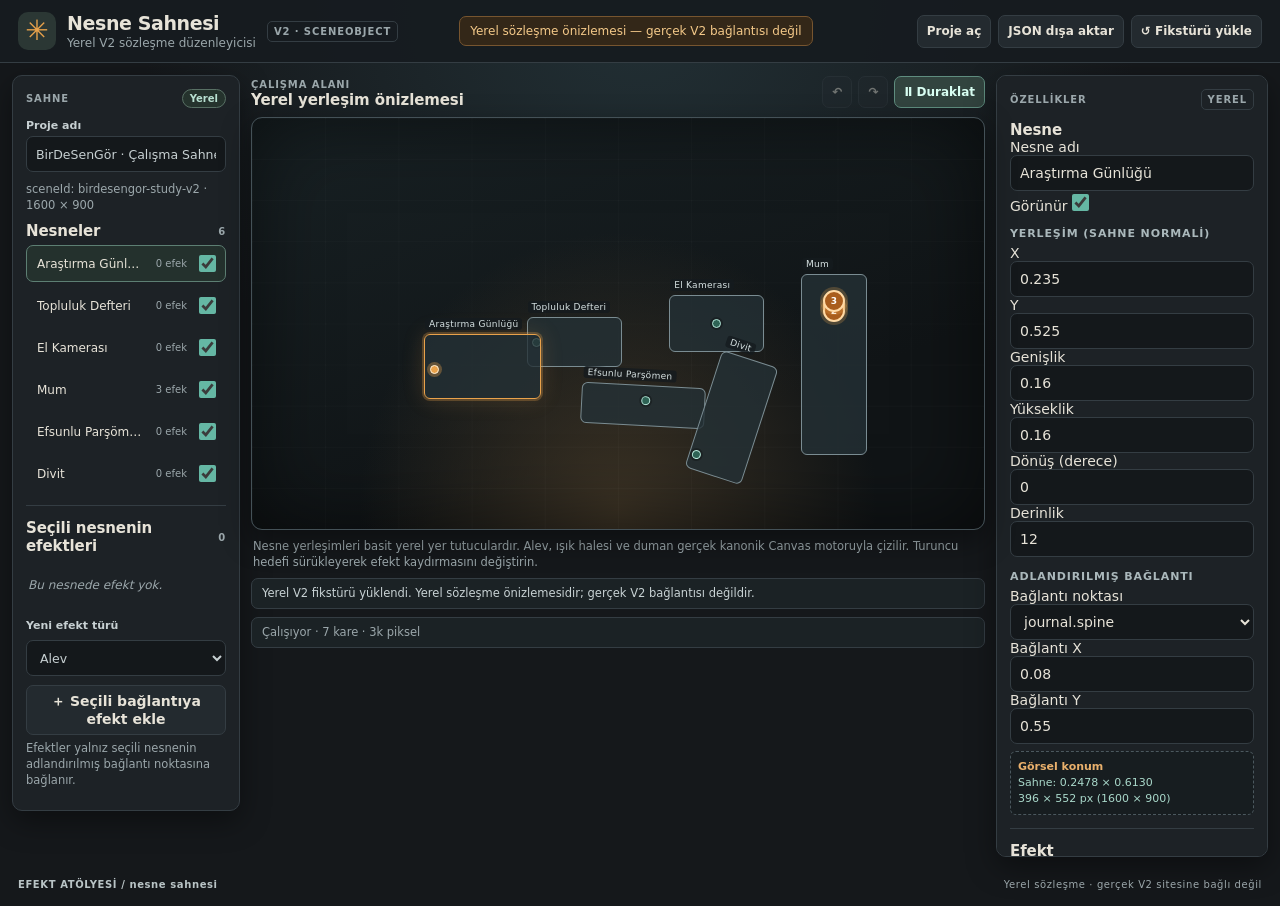
==== scene.html @ 78c892f3 "feat(effects): add canonical scene-object runtime and editor" ====
<!doctype html>
<html lang="tr">
<head>
  <meta charset="utf-8"><meta name="viewport" content="width=device-width,initial-scale=1">
  <meta name="color-scheme" content="dark">
  <meta http-equiv="Content-Security-Policy" content="default-src 'self'; script-src 'self'; style-src 'self' 'unsafe-inline'; img-src 'self' data: blob:; connect-src 'self'; object-src 'none'; base-uri 'none'; form-action 'none'">
  <title>Efekt Atölyesi — Nesne sahnesi (yerel önizleme)</title>
  <link rel="icon" href="data:,">
  <link rel="stylesheet" href="scene.css">
  <script type="module" src="src/editor/scene-main.mjs"></script>
</head>
<body>
  <header class="scene-topbar">
    <div class="scene-brand">
      <span class="scene-mark" aria-hidden="true">✳</span>
      <div><h1>Nesne Sahnesi</h1><p>Yerel V2 sözleşme düzenleyicisi</p></div>
      <span class="scene-version">v2 · sceneObject</span>
    </div>
    <p class="scene-local-warning">Yerel sözleşme önizlemesi — gerçek V2 bağlantısı değil</p>
    <nav class="scene-actions" aria-label="Proje işlemleri">
      <button type="button" id="open-project">Proje aç</button>
      <input id="project-file" class="visually-hidden" type="file" accept=".json,application/json" aria-label="V2 JSON proje dosyası">
      <button type="button" id="export">JSON dışa aktar</button>
      <button type="button" id="reset">↺ Fikstürü yükle</button>
    </nav>
  </header>

  <main class="scene-workspace">
    <aside class="scene-panel scene-library" aria-label="Sahne nesneleri ve efektler">
      <div class="scene-panel-heading"><span class="scene-eyebrow">SAHNE</span><span class="scene-local-badge">Yerel</span></div>
      <label class="scene-field">Proje adı<input id="scene-name" maxlength="160"></label>
      <p class="scene-help" id="scene-id-line"></p>
      <div class="scene-section-title"><h2>Nesneler</h2><span id="object-count" class="scene-count">0</span></div>
      <div id="object-list" class="scene-list"></div>
      <div class="scene-divider"></div>
      <div class="scene-section-title"><h2>Seçili nesnenin efektleri</h2><span id="effect-count" class="scene-count">0</span></div>
      <div id="effect-list" class="scene-list"></div>
      <label class="scene-field"><span>Yeni efekt türü</span><select id="add-effect-type"></select></label>
      <button type="button" id="add-effect" class="scene-full">＋ Seçili bağlantıya efekt ekle</button>
      <p class="scene-help">Efektler yalnız seçili nesnenin adlandırılmış bağlantı noktasına bağlanır.</p>
    </aside>

    <section class="scene-stage-column" aria-label="Nesne sahnesi önizlemesi">
      <div class="scene-stage-heading">
        <div><span class="scene-eyebrow">ÇALIŞMA ALANI</span><h2>Yerel yerleşim önizlemesi</h2></div>
        <div class="scene-toolbar">
          <button type="button" id="undo" aria-label="Geri al" title="Geri al (Ctrl/⌘ Z)">↶</button>
          <button type="button" id="redo" aria-label="Yinele" title="Yinele (Ctrl/⌘ Shift Z)">↷</button>
          <button type="button" id="play" aria-pressed="true">Ⅱ Duraklat</button>
        </div>
      </div>
      <div id="scene-viewport" class="scene-viewport" aria-label="Normalleştirilmiş sahne görünümü">
        <div id="scene-objects" class="scene-objects"></div>
        <div id="scene-markers" class="scene-markers"></div>
      </div>
      <p class="scene-help scene-stage-help">Nesne yerleşimleri basit yerel yer tutuculardır. Alev, ışık halesi ve duman gerçek kanonik Canvas motoruyla çizilir. Turuncu hedefi sürükleyerek efekt kaydırmasını değiştirin.</p>
      <div id="status" class="scene-status" role="status" aria-live="polite">Sahne yükleniyor…</div>
      <div id="preview-status" class="scene-preview-status" role="status">Önizleme hazırlanıyor…</div>
    </section>

    <aside class="scene-panel scene-inspector" aria-label="Nesne ve efekt özellikleri">
      <div class="scene-panel-heading"><span class="scene-eyebrow">ÖZELLİKLER</span><span class="scene-version">YEREL</span></div>
      <section id="object-inspector"></section>
      <div class="scene-divider"></div>
      <section id="effect-inspector"></section>
      <div class="scene-divider"></div>
      <label class="scene-field">Sahne tohumu<input id="scene-seed" maxlength="120" spellcheck="false"></label>
      <p class="scene-help">Aynı tohum + aynı sahne = aynı başlangıç. Tüm değişiklikler v2 doğrulamasından geçer.</p>
    </aside>
  </main>
  <footer class="scene-footer"><span>EFEKT ATÖLYESİ <span>/ nesne sahnesi</span></span><span>Yerel sözleşme · gerçek V2 sitesine bağlı değil</span></footer>
  <noscript>Bu yerel düzenleyiciyi kullanmak için JavaScript’i etkinleştirin.</noscript>
</body>
</html>
---- scene.css ----
:root{
  color-scheme:dark;font-family:system-ui,-apple-system,"Segoe UI",sans-serif;font-size:14px;
  color:#e7e3d8;background:#15181b;--bg:#15181b;--panel:#1d2226;--panel-2:#232a2f;
  --line:#343d43;--muted:#9ba7ab;--accent:#e9a24b;--accent-2:#65b7a4;--danger:#e07a6b;
  --shadow:0 10px 30px #0006;
}
*{box-sizing:border-box}
html,body{margin:0;min-height:100%;background:
  radial-gradient(circle at 50% 0,#223035 0,transparent 45%),var(--bg);overflow-x:hidden}
body{color:var(--text,#e7e3d8)}
button,input,select{font:inherit;color:inherit}
button{min-height:36px;border:1px solid var(--line);border-radius:7px;background:var(--panel-2);padding:7px 11px;cursor:pointer;font-weight:600;transition:background .12s,border-color .12s}
button:hover:not(:disabled){background:#2c353b;border-color:#526169}
button:disabled{opacity:.42;cursor:default}
button[aria-pressed=true]{background:#32443f;border-color:#5f8d7f;color:#d9fff3}
input,select{width:100%;max-width:100%;min-height:36px;border:1px solid var(--line);border-radius:7px;background:#14181b;padding:7px 9px}
input[type=checkbox]{width:17px;height:17px;min-height:0;accent-color:var(--accent-2)}
button:focus-visible,input:focus-visible,select:focus-visible,.scene-marker:focus-visible{outline:3px solid var(--accent);outline-offset:2px}
h1{margin:0;font-size:19px;letter-spacing:-.4px}
h2{margin:0;font-size:15px;letter-spacing:-.1px}
.visually-hidden{position:absolute!important;width:1px!important;height:1px!important;padding:0!important;margin:-1px!important;overflow:hidden!important;clip:rect(0 0 0 0)!important;white-space:nowrap!important;border:0!important}

.scene-topbar{display:flex;align-items:center;gap:18px;flex-wrap:wrap;padding:12px 18px;border-bottom:1px solid var(--line);background:#171c20f2;position:sticky;top:0;z-index:20}
.scene-brand{display:flex;align-items:center;gap:11px;min-width:0}
.scene-mark{display:grid;place-items:center;width:38px;height:38px;border-radius:10px;background:#2b3734;color:var(--accent);font-size:28px;line-height:1;flex:none}
.scene-brand h1{white-space:nowrap}
.scene-brand p{margin:2px 0 0;color:var(--muted);font-size:12px}
.scene-version,.scene-eyebrow,.scene-count{font-size:10px;letter-spacing:.09em;font-weight:700;color:var(--muted);text-transform:uppercase}
.scene-version{border:1px solid var(--line);border-radius:5px;padding:4px 6px;white-space:nowrap}
.scene-local-warning{margin:0 auto;padding:7px 10px;border:1px solid #77552f;border-radius:7px;background:#332718;color:#f4c989;font-size:12px;text-align:center;max-width:520px}
.scene-actions{display:flex;gap:7px;flex-wrap:wrap;justify-content:flex-end;margin-left:auto}
.scene-actions button{min-height:33px;padding:5px 9px;font-size:12px}

.scene-workspace{width:100%;max-width:1920px;margin:0 auto;padding:12px;display:grid;grid-template-columns:minmax(0,228px) minmax(0,1fr) minmax(0,272px);gap:11px;align-items:start}
.scene-panel{background:var(--panel);border:1px solid var(--line);border-radius:10px;padding:13px;min-width:0;box-shadow:var(--shadow)}
.scene-panel-heading{display:flex;align-items:center;justify-content:space-between;gap:8px;margin-bottom:11px}
.scene-local-badge{font-size:10px;font-weight:700;border:1px solid #587064;border-radius:999px;padding:3px 7px;background:#25332d;color:#b8e0d1}
.scene-section-title{display:flex;align-items:center;justify-content:space-between;gap:8px;margin:8px 0 5px}
.scene-help{margin:5px 0 9px;color:var(--muted);font-size:11.5px;line-height:1.4}
.scene-divider{height:1px;background:var(--line);margin:13px 0}
.scene-field{display:block;margin:0 0 9px;font-size:11px;font-weight:700;color:#c7d0d2}
.scene-field>span{display:block;margin-bottom:4px}
.scene-field input,.scene-field select{margin-top:4px;font-size:12.5px;font-weight:400}
.scene-list{display:flex;flex-direction:column;gap:5px;margin-bottom:9px}
.scene-list-row{display:flex;align-items:center;gap:5px;min-width:0;border:1px solid transparent;border-radius:7px;padding:2px 3px}
.scene-list-row.selected{border-color:#5d7f73;background:#24312d}
.scene-row-select{flex:1;min-width:0;min-height:31px;padding:5px 7px;text-align:left;background:transparent;border:0;font-weight:500;font-size:12px;overflow:hidden;text-overflow:ellipsis;white-space:nowrap}
.scene-row-select:hover{background:#2a3437}
.scene-row-meta{flex:none;font-size:10px;color:var(--muted);white-space:nowrap}
.scene-row-check{flex:none;display:grid;place-items:center;padding:0 3px}
.scene-full{width:100%}
.scene-empty{color:var(--muted);font-size:12px;font-style:italic;padding:6px 2px}

.scene-stage-column{min-width:0;display:flex;flex-direction:column;gap:8px}
.scene-stage-heading{display:flex;align-items:center;justify-content:space-between;gap:10px;flex-wrap:wrap}
.scene-toolbar{display:flex;gap:6px;flex-wrap:wrap}
.scene-toolbar button{min-height:32px;padding:5px 9px;font-size:12px}
.scene-viewport{position:relative;width:100%;aspect-ratio:16/9;max-height:min(74vh,760px);min-height:190px;border:1px solid #445157;border-radius:11px;overflow:hidden;
  background:
   radial-gradient(ellipse at 50% 95%,#3b3224 0,transparent 50%),
   linear-gradient(160deg,#182124,#101416 70%);
  box-shadow:var(--shadow),inset 0 0 80px #0008}
.scene-viewport::before{content:"";position:absolute;inset:0;pointer-events:none;background-image:linear-gradient(#ffffff08 1px,transparent 1px),linear-gradient(90deg,#ffffff08 1px,transparent 1px);background-size:10% 10%;opacity:.7}
.scene-objects,.scene-markers{position:absolute;inset:0}
.scene-objects{z-index:1}
.scene-markers{z-index:5;pointer-events:none}
.scene-object{position:absolute;transform-origin:center;overflow:visible;border:1px solid #7a8c92;border-radius:6px;background:#243136c9;color:#e9eff0;cursor:pointer;min-width:8px;min-height:8px;transition:border-color .12s,box-shadow .12s}
.scene-object:hover{border-color:#b8d4d9}
.scene-object.selected{border-color:var(--accent);box-shadow:0 0 0 2px #e9a24b44,0 0 22px #e9a24b2e}
.scene-object.is-hidden{opacity:.32;border-style:dashed;background:transparent}
.scene-object-label{position:absolute;left:0;top:-17px;max-width:100%;overflow:hidden;text-overflow:ellipsis;white-space:nowrap;font-size:9px;letter-spacing:.03em;color:#d7e2e3;background:#151b1ecc;border-radius:3px;padding:1px 4px;pointer-events:none}
.scene-object-anchor{position:absolute;width:9px;height:9px;margin:-4.5px 0 0 -4.5px;border-radius:50%;border:1px solid #b7e7da;background:#2e6355;pointer-events:none;box-shadow:0 0 0 2px #0004}
.scene-object-anchor.is-selected{background:var(--accent);border-color:#fff1d8;box-shadow:0 0 0 3px #e9a24b55}
.scene-marker{position:absolute;transform:translate(-50%,-50%);pointer-events:auto;min-height:0;width:22px;height:22px;padding:0;border-radius:50%;border:2px solid #ffd9a4;background:#a95d1d;color:#fff;font-size:9px;font-weight:800;box-shadow:0 0 0 3px #e9a24b3d;cursor:grab;touch-action:none}
.scene-marker::after{content:"";position:absolute;inset:-8px;border-radius:50%}
.scene-marker.is-selected{z-index:3;background:var(--accent);color:#2b1703;cursor:grabbing}
.scene-marker.is-off{background:#596267;border-color:#9aa4a8;opacity:.62}
.scene-stage-help{margin:0 2px}
.scene-status,.scene-preview-status{border:1px solid var(--line);border-radius:7px;background:#1b2225;padding:7px 10px;font-size:11.5px;min-height:31px;color:#c8d2d4}
.scene-status.error{border-color:#7c3f38;background:#3a2221;color:#ffc4ba}
.scene-preview-status{color:var(--muted)}

.scene-inspector{max-height:calc(100dvh - 118px);overflow:auto}
.scene-inspector h3{margin:13px 0 5px;font-size:11px;letter-spacing:.08em;text-transform:uppercase;color:#aab8bb}
.scene-inspector .scene-field{margin-bottom:8px}
.scene-param{border-top:1px solid #30393e;padding-top:8px;margin-top:8px}
.scene-param-line{display:grid;grid-template-columns:minmax(0,1fr) 84px;align-items:center;gap:8px}
.scene-param-line label{font-size:11px;color:#c7d0d2;overflow-wrap:anywhere}
.scene-param input{min-height:32px}
.scene-button-row{display:flex;gap:6px;flex-wrap:wrap;margin-top:10px}
.scene-button-row button{flex:1;min-width:72px;font-size:11.5px}
button.scene-danger{border-color:#7c4a43;color:#ffc7bd}
button.scene-danger:hover{background:#492b28}
.scene-location{margin:7px 0;padding:7px;border:1px dashed #4b585e;border-radius:6px;background:#171d20;font-size:11px;color:#a9d8ca;line-height:1.45}
.scene-location strong{color:#e9b06c}
.scene-footer{display:flex;justify-content:space-between;gap:10px;flex-wrap:wrap;padding:10px 18px 16px;color:var(--muted);font-size:10px;letter-spacing:.06em}
.scene-footer span:first-child{color:#b9c4c6;font-weight:700}

body.embedded .scene-topbar,body.embedded .scene-footer{display:none}
body.embedded{height:100%;max-height:100%;overflow:hidden}
body.embedded .scene-workspace{height:100dvh;max-height:100dvh;padding:7px;gap:7px;grid-template-columns:minmax(0,190px) minmax(0,1fr) minmax(0,230px);align-items:stretch}
body.embedded .scene-panel{height:100%;max-height:100%;overflow-y:auto;overflow-x:hidden;padding:10px}
body.embedded .scene-stage-column{height:100%;min-height:0;overflow:hidden}
body.embedded .scene-stage-heading,body.embedded .scene-stage-help,body.embedded .scene-status,body.embedded .scene-preview-status{flex:none}
body.embedded .scene-viewport{flex:1;max-height:none;min-height:140px;aspect-ratio:auto}
body.embedded .scene-inspector{display:block}

@media(max-width:1040px){
  .scene-workspace{grid-template-columns:minmax(0,200px) minmax(0,1fr)}
  .scene-inspector{grid-column:1/-1;max-height:none}
}
@media(max-width:720px){
  .scene-topbar{padding:10px 12px;gap:9px;position:static}
  .scene-local-warning{order:3;width:100%;margin:0;max-width:none}
  .scene-actions{width:100%;justify-content:flex-start;margin-left:0}
  .scene-workspace{display:flex;flex-direction:column;padding:8px;gap:8px}
  .scene-stage-column{order:-1;width:100%}
  .scene-panel{width:100%;max-height:none}
  .scene-viewport{aspect-ratio:16/9;max-height:none;min-height:170px}
  .scene-inspector{max-height:none}
}
@media(max-width:420px){
  .scene-workspace{padding:6px}
  .scene-brand .scene-version{display:none}
  .scene-actions button{flex:1}
  .scene-panel{padding:9px}
  .scene-stage-heading{align-items:flex-start}
  .scene-viewport{min-height:150px}
}
@media(min-width:900px){
  body.embedded .scene-workspace{grid-template-columns:minmax(0,190px) minmax(0,1fr) minmax(0,230px)}
}
@media(max-width:760px){
  body.embedded .scene-workspace{display:grid;grid-template-columns:minmax(0,150px) minmax(0,1fr);grid-template-rows:minmax(0,1fr);padding:5px;gap:5px}
  body.embedded .scene-panel{padding:7px}
  body.embedded .scene-stage-column{order:0}
  body.embedded .scene-inspector{display:none}
  body.embedded .scene-viewport{min-height:120px}
}
@media(max-width:520px){
  body.embedded .scene-workspace{grid-template-columns:minmax(0,118px) minmax(0,1fr)}
  body.embedded .scene-local-warning,body.embedded .scene-stage-help{display:none}
}
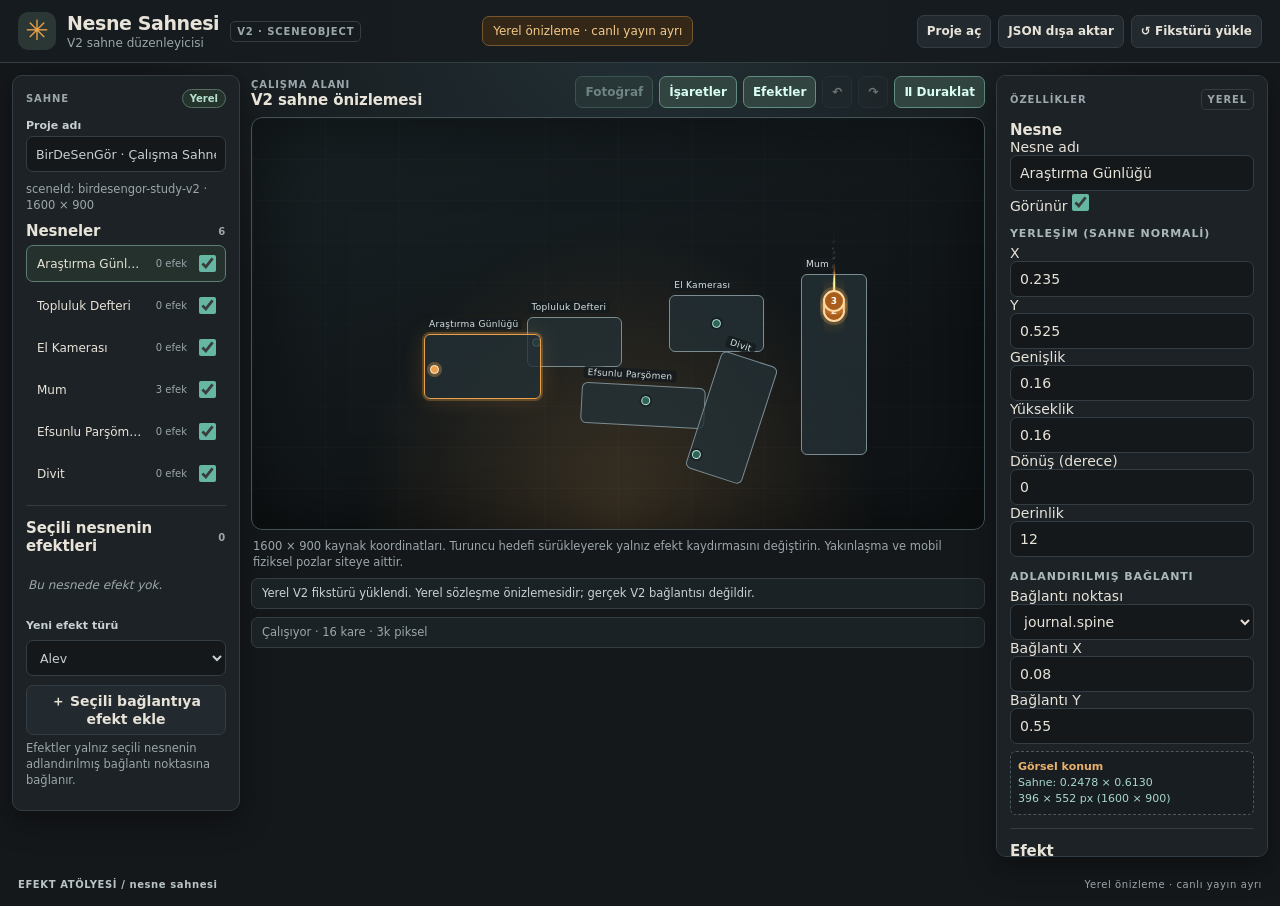
==== commit ded056a9: "feat(effects): align scene studio and BirDeSenGor site integration" ====
--- a/scene.html
+++ b/scene.html
@@ -13,10 +13,10 @@
   <header class="scene-topbar">
     <div class="scene-brand">
       <span class="scene-mark" aria-hidden="true">✳</span>
-      <div><h1>Nesne Sahnesi</h1><p>Yerel V2 sözleşme düzenleyicisi</p></div>
+      <div><h1>Nesne Sahnesi</h1><p>V2 sahne düzenleyicisi</p></div>
       <span class="scene-version">v2 · sceneObject</span>
     </div>
-    <p class="scene-local-warning">Yerel sözleşme önizlemesi — gerçek V2 bağlantısı değil</p>
+    <p class="scene-local-warning">Yerel önizleme · canlı yayın ayrı</p>
     <nav class="scene-actions" aria-label="Proje işlemleri">
       <button type="button" id="open-project">Proje aç</button>
       <input id="project-file" class="visually-hidden" type="file" accept=".json,application/json" aria-label="V2 JSON proje dosyası">
@@ -42,18 +42,24 @@
 
     <section class="scene-stage-column" aria-label="Nesne sahnesi önizlemesi">
       <div class="scene-stage-heading">
-        <div><span class="scene-eyebrow">ÇALIŞMA ALANI</span><h2>Yerel yerleşim önizlemesi</h2></div>
+        <div><span class="scene-eyebrow">ÇALIŞMA ALANI</span><h2>V2 sahne önizlemesi</h2></div>
         <div class="scene-toolbar">
+          <button type="button" id="show-photo" aria-pressed="true" disabled>Fotoğraf</button>
+          <button type="button" id="show-guides" aria-pressed="true">İşaretler</button>
+          <button type="button" id="show-effects" aria-pressed="true">Efektler</button>
           <button type="button" id="undo" aria-label="Geri al" title="Geri al (Ctrl/⌘ Z)">↶</button>
           <button type="button" id="redo" aria-label="Yinele" title="Yinele (Ctrl/⌘ Shift Z)">↷</button>
           <button type="button" id="play" aria-pressed="true">Ⅱ Duraklat</button>
         </div>
       </div>
-      <div id="scene-viewport" class="scene-viewport" aria-label="Normalleştirilmiş sahne görünümü">
+      <div class="scene-stage-well">
+       <div id="scene-viewport" class="scene-viewport" aria-label="Normalleştirilmiş sahne görünümü">
+        <img id="scene-photo" class="scene-photo" alt="BirDeSenGör güncel çalışma odası" draggable="false" hidden>
         <div id="scene-objects" class="scene-objects"></div>
         <div id="scene-markers" class="scene-markers"></div>
+       </div>
       </div>
-      <p class="scene-help scene-stage-help">Nesne yerleşimleri basit yerel yer tutuculardır. Alev, ışık halesi ve duman gerçek kanonik Canvas motoruyla çizilir. Turuncu hedefi sürükleyerek efekt kaydırmasını değiştirin.</p>
+      <p class="scene-help scene-stage-help" id="coordinate-help">1600 × 900 kaynak koordinatları. Turuncu hedefi sürükleyerek yalnız efekt kaydırmasını değiştirin. Yakınlaşma ve mobil fiziksel pozlar siteye aittir.</p>
       <div id="status" class="scene-status" role="status" aria-live="polite">Sahne yükleniyor…</div>
       <div id="preview-status" class="scene-preview-status" role="status">Önizleme hazırlanıyor…</div>
     </section>
@@ -68,7 +74,7 @@
       <p class="scene-help">Aynı tohum + aynı sahne = aynı başlangıç. Tüm değişiklikler v2 doğrulamasından geçer.</p>
     </aside>
   </main>
-  <footer class="scene-footer"><span>EFEKT ATÖLYESİ <span>/ nesne sahnesi</span></span><span>Yerel sözleşme · gerçek V2 sitesine bağlı değil</span></footer>
+  <footer class="scene-footer"><span>EFEKT ATÖLYESİ <span>/ nesne sahnesi</span></span><span>Yerel önizleme · canlı yayın ayrı</span></footer>
   <noscript>Bu yerel düzenleyiciyi kullanmak için JavaScript’i etkinleştirin.</noscript>
 </body>
 </html>
--- a/scene.css
+++ b/scene.css
@@ -52,6 +52,16 @@
 .scene-empty{color:var(--muted);font-size:12px;font-style:italic;padding:6px 2px}
 
 .scene-stage-column{min-width:0;display:flex;flex-direction:column;gap:8px}
+.scene-stage-well{display:grid;place-items:center;min-height:0;aspect-ratio:16/9;max-height:760px;background:#101416;border-radius:10px;overflow:hidden}
+.scene-stage-well .scene-viewport{min-height:0;max-height:none}
+.scene-photo{position:absolute;inset:0;width:100%;height:100%;object-fit:fill;pointer-events:none}
+.scene-photo[hidden]{display:none}
+.has-photo.scene-viewport::before{display:none}
+.has-photo .scene-object{background:transparent;border-color:#c4d7d43d;box-shadow:none}
+.has-photo .scene-object.selected{border-color:var(--accent);box-shadow:0 0 0 1px #e9a24b55}
+.has-photo .scene-object:not(.selected) .scene-object-anchor,.has-photo .scene-object:not(.selected) .scene-object-label{visibility:hidden}
+.hide-guides .scene-object{border-color:transparent!important;box-shadow:none!important}
+.hide-guides .scene-object-label,.hide-guides .scene-object-anchor,.hide-guides .scene-markers{visibility:hidden}
 .scene-stage-heading{display:flex;align-items:center;justify-content:space-between;gap:10px;flex-wrap:wrap}
 .scene-toolbar{display:flex;gap:6px;flex-wrap:wrap}
 .scene-toolbar button{min-height:32px;padding:5px 9px;font-size:12px}
@@ -102,7 +112,8 @@
 body.embedded .scene-panel{height:100%;max-height:100%;overflow-y:auto;overflow-x:hidden;padding:10px}
 body.embedded .scene-stage-column{height:100%;min-height:0;overflow:hidden}
 body.embedded .scene-stage-heading,body.embedded .scene-stage-help,body.embedded .scene-status,body.embedded .scene-preview-status{flex:none}
-body.embedded .scene-viewport{flex:1;max-height:none;min-height:140px;aspect-ratio:auto}
+body.embedded .scene-stage-well{flex:1;aspect-ratio:auto;max-height:none}
+body.embedded .scene-viewport{flex:none;max-height:none;min-height:0;aspect-ratio:16/9}
 body.embedded .scene-inspector{display:block}
 
 @media(max-width:1040px){
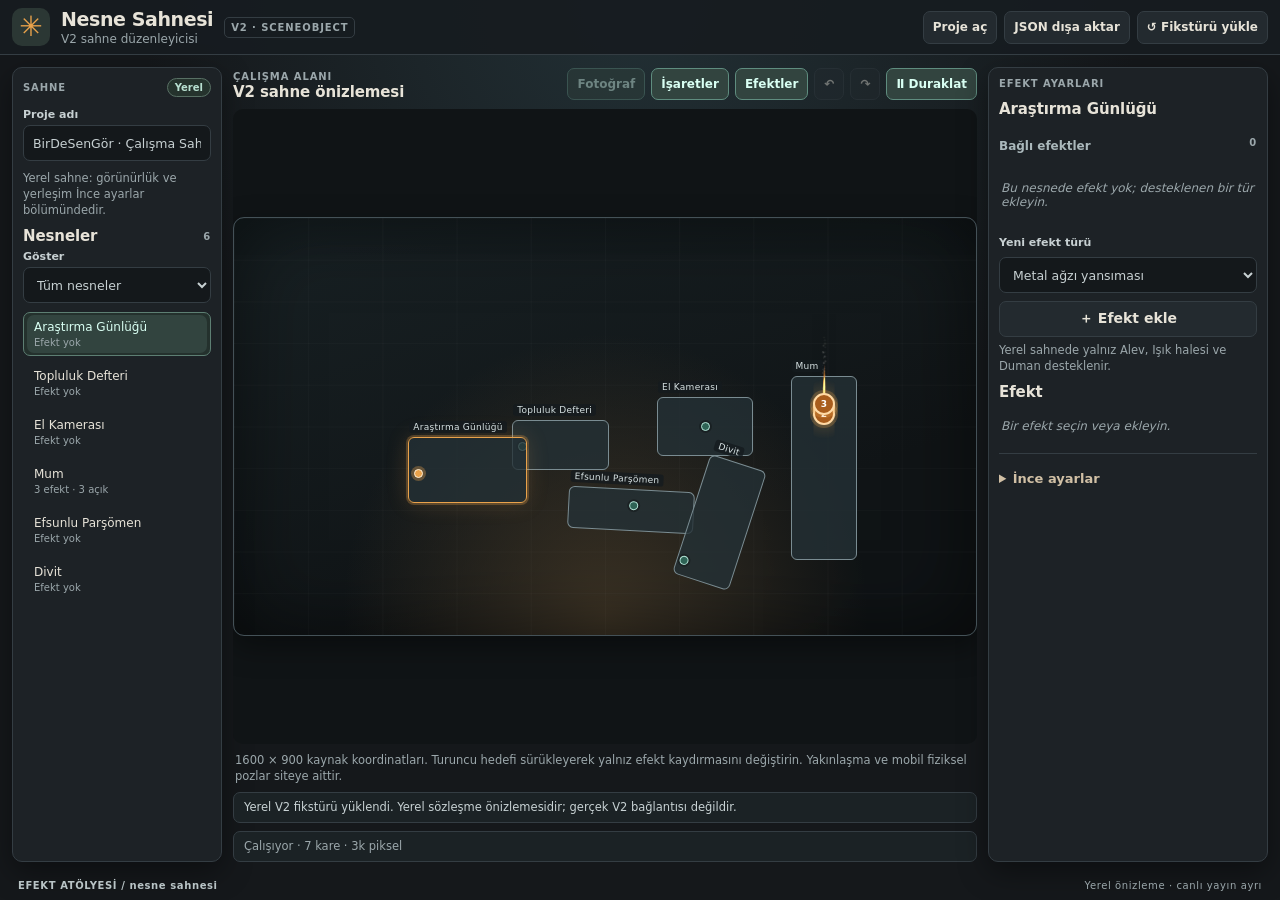
==== commit 0876c4fe: "feat(effects): scene editor workflow and object interactions" ====
--- a/scene.html
+++ b/scene.html
@@ -9,7 +9,7 @@
   <link rel="stylesheet" href="scene.css">
   <script type="module" src="src/editor/scene-main.mjs"></script>
 </head>
-<body>
+<body data-panel="library">
   <header class="scene-topbar">
     <div class="scene-brand">
       <span class="scene-mark" aria-hidden="true">✳</span>
@@ -26,19 +26,16 @@
   </header>
 
   <main class="scene-workspace">
-    <aside class="scene-panel scene-library" aria-label="Sahne nesneleri ve efektler">
+    <aside id="library-panel" class="scene-panel scene-library" aria-label="Sahne nesneleri ve efektler">
       <div class="scene-panel-heading"><span class="scene-eyebrow">SAHNE</span><span class="scene-local-badge">Yerel</span></div>
       <label class="scene-field">Proje adı<input id="scene-name" maxlength="160"></label>
-      <p class="scene-help" id="scene-id-line"></p>
+      <p class="scene-help" id="source-note"></p>
       <div class="scene-section-title"><h2>Nesneler</h2><span id="object-count" class="scene-count">0</span></div>
+      <label class="scene-field">Göster<select id="object-filter"><option value="all">Tüm nesneler</option><option value="effects">Efektliler</option></select></label>
       <div id="object-list" class="scene-list"></div>
-      <div class="scene-divider"></div>
-      <div class="scene-section-title"><h2>Seçili nesnenin efektleri</h2><span id="effect-count" class="scene-count">0</span></div>
-      <div id="effect-list" class="scene-list"></div>
-      <label class="scene-field"><span>Yeni efekt türü</span><select id="add-effect-type"></select></label>
-      <button type="button" id="add-effect" class="scene-full">＋ Seçili bağlantıya efekt ekle</button>
-      <p class="scene-help">Efektler yalnız seçili nesnenin adlandırılmış bağlantı noktasına bağlanır.</p>
     </aside>
+
+    <nav class="scene-mobile-tabs" aria-label="Düzenleme panelleri" role="tablist"><button type="button" role="tab" data-mobile-panel="library" aria-controls="library-panel" aria-selected="true">Nesneler</button><button type="button" role="tab" data-mobile-panel="inspector" tabindex="-1" aria-controls="inspector-panel" aria-selected="false">Efekt ayarları</button></nav>
 
     <section class="scene-stage-column" aria-label="Nesne sahnesi önizlemesi">
       <div class="scene-stage-heading">
@@ -64,14 +61,27 @@
       <div id="preview-status" class="scene-preview-status" role="status">Önizleme hazırlanıyor…</div>
     </section>
 
-    <aside class="scene-panel scene-inspector" aria-label="Nesne ve efekt özellikleri">
-      <div class="scene-panel-heading"><span class="scene-eyebrow">ÖZELLİKLER</span><span class="scene-version">YEREL</span></div>
-      <section id="object-inspector"></section>
-      <div class="scene-divider"></div>
+    <aside id="inspector-panel" class="scene-panel scene-inspector" aria-label="Nesne ve efekt özellikleri">
+      <div class="scene-panel-heading"><span class="scene-eyebrow">EFEKT AYARLARI</span></div>
+      <h2 id="selected-object-name">Bir nesne seçin</h2>
+      <div class="scene-section-title"><h3>Bağlı efektler</h3><span id="effect-count" class="scene-count">0</span></div>
+      <div id="effect-list" class="scene-list"></div>
+      <div id="add-effect-controls">
+        <label class="scene-field"><span>Yeni efekt türü</span><select id="add-effect-type"></select></label>
+        <button type="button" id="add-effect" class="scene-full">＋ Efekt ekle</button>
+        <p class="scene-help">Yerel sahnede yalnız Alev, Işık halesi ve Duman desteklenir.</p>
+      </div>
       <section id="effect-inspector"></section>
-      <div class="scene-divider"></div>
-      <label class="scene-field">Sahne tohumu<input id="scene-seed" maxlength="120" spellcheck="false"></label>
-      <p class="scene-help">Aynı tohum + aynı sahne = aynı başlangıç. Tüm değişiklikler v2 doğrulamasından geçer.</p>
+      <p id="site-effects-note" class="scene-help" hidden>Site kaynağında yalnız mevcut bağlı efektler düzenlenir. Yeni tür, kopya ve bağlantı eklemek site motoru entegrasyonu gerektirir. Kılıç ve su efektleri henüz desteklenmiyor.</p>
+      <details id="advanced-settings" class="scene-advanced">
+        <summary>İnce ayarlar</summary>
+        <section id="effect-advanced"></section>
+        <section id="object-inspector"></section>
+        <div class="scene-divider"></div>
+        <p class="scene-help" id="scene-id-line"></p>
+        <label class="scene-field">Sahne tohumu<input id="scene-seed" maxlength="120" spellcheck="false"></label>
+        <p class="scene-help">Aynı tohum ve parametreler aynı başlangıcı üretir. Profiller yalnız efekt parametrelerini değiştirir.</p>
+      </details>
     </aside>
   </main>
   <footer class="scene-footer"><span>EFEKT ATÖLYESİ <span>/ nesne sahnesi</span></span><span>Yerel önizleme · canlı yayın ayrı</span></footer>
--- a/scene.css
+++ b/scene.css
@@ -9,6 +9,7 @@
   radial-gradient(circle at 50% 0,#223035 0,transparent 45%),var(--bg);overflow-x:hidden}
 body{color:var(--text,#e7e3d8)}
 button,input,select{font:inherit;color:inherit}
+[hidden]{display:none!important}
 button{min-height:36px;border:1px solid var(--line);border-radius:7px;background:var(--panel-2);padding:7px 11px;cursor:pointer;font-weight:600;transition:background .12s,border-color .12s}
 button:hover:not(:disabled){background:#2c353b;border-color:#526169}
 button:disabled{opacity:.42;cursor:default}
@@ -38,15 +39,15 @@
 .scene-section-title{display:flex;align-items:center;justify-content:space-between;gap:8px;margin:8px 0 5px}
 .scene-help{margin:5px 0 9px;color:var(--muted);font-size:11.5px;line-height:1.4}
 .scene-divider{height:1px;background:var(--line);margin:13px 0}
-.scene-field{display:block;margin:0 0 9px;font-size:11px;font-weight:700;color:#c7d0d2}
-.scene-field>span{display:block;margin-bottom:4px}
-.scene-field input,.scene-field select{margin-top:4px;font-size:12.5px;font-weight:400}
+.scene-field,.scene-inspector .field{display:block;margin:0 0 9px;font-size:11px;font-weight:700;color:#c7d0d2}
+.scene-field>span,.scene-inspector .field>span{display:block;margin-bottom:4px}
+.scene-field input,.scene-field select,.scene-inspector .field input,.scene-inspector .field select{margin-top:4px;font-size:12.5px;font-weight:400}
 .scene-list{display:flex;flex-direction:column;gap:5px;margin-bottom:9px}
 .scene-list-row{display:flex;align-items:center;gap:5px;min-width:0;border:1px solid transparent;border-radius:7px;padding:2px 3px}
 .scene-list-row.selected{border-color:#5d7f73;background:#24312d}
-.scene-row-select{flex:1;min-width:0;min-height:31px;padding:5px 7px;text-align:left;background:transparent;border:0;font-weight:500;font-size:12px;overflow:hidden;text-overflow:ellipsis;white-space:nowrap}
+.scene-row-select{flex:1;min-width:0;min-height:31px;padding:5px 7px;text-align:left;background:transparent;border:0;font-weight:500;font-size:12px;overflow:hidden;text-overflow:ellipsis;white-space:normal;overflow-wrap:anywhere}
 .scene-row-select:hover{background:#2a3437}
-.scene-row-meta{flex:none;font-size:10px;color:var(--muted);white-space:nowrap}
+.scene-row-meta{display:block;margin-top:3px;flex:none;font-size:10px;color:var(--muted);white-space:nowrap}
 .scene-row-check{flex:none;display:grid;place-items:center;padding:0 3px}
 .scene-full{width:100%}
 .scene-empty{color:var(--muted);font-size:12px;font-style:italic;padding:6px 2px}
@@ -92,7 +93,7 @@
 
 .scene-inspector{max-height:calc(100dvh - 118px);overflow:auto}
 .scene-inspector h3{margin:13px 0 5px;font-size:11px;letter-spacing:.08em;text-transform:uppercase;color:#aab8bb}
-.scene-inspector .scene-field{margin-bottom:8px}
+.scene-inspector .scene-field,.scene-inspector .field{margin-bottom:8px}
 .scene-param{border-top:1px solid #30393e;padding-top:8px;margin-top:8px}
 .scene-param-line{display:grid;grid-template-columns:minmax(0,1fr) 84px;align-items:center;gap:8px}
 .scene-param-line label{font-size:11px;color:#c7d0d2;overflow-wrap:anywhere}
@@ -106,49 +107,69 @@
 .scene-footer{display:flex;justify-content:space-between;gap:10px;flex-wrap:wrap;padding:10px 18px 16px;color:var(--muted);font-size:10px;letter-spacing:.06em}
 .scene-footer span:first-child{color:#b9c4c6;font-weight:700}
 
+
+.scene-mobile-tabs{display:none}
+.scene-effect-title{font-size:17px;margin:12px 0 8px;color:#f1c891;font-weight:600}
+.scene-profiles{display:flex;gap:5px;margin:8px 0 14px}
+.scene-profiles button{flex:1;padding:7px 4px;font-size:12px}
+.scene-profile-state{color:var(--accent);font-size:12px}
+.scene-slider{margin:14px 0}
+.scene-slider-title{display:flex;align-items:center;justify-content:space-between;gap:10px;font-size:12px}
+.scene-slider output{font-variant-numeric:tabular-nums;color:#e9be85;font-size:12px}
+input[type=range]{accent-color:var(--accent);background:transparent;border:0;padding:0;min-height:30px;cursor:pointer}
+.scene-advanced{border-top:1px solid var(--line);margin-top:14px;padding-top:10px}
+.scene-advanced summary{cursor:pointer;padding:7px 0;color:#d1c0a5;font-size:13px;font-weight:600}
+.scene-advanced summary:focus-visible{outline:2px solid var(--accent);outline-offset:2px}
+.scene-inspector .field:has(input[type=checkbox]){display:flex;align-items:center;justify-content:space-between;min-height:32px}
+.scene-inspector .field:has(input[type=checkbox]) span{margin:0}
+.scene-inspector .field:has(input[type=checkbox]) input{margin:0}
+.scene-inspector h3{letter-spacing:0;text-transform:none;font-size:12px}
+.scene-inspector .scene-row-select{white-space:normal}
 body.embedded .scene-topbar,body.embedded .scene-footer{display:none}
-body.embedded{height:100%;max-height:100%;overflow:hidden}
-body.embedded .scene-workspace{height:100dvh;max-height:100dvh;padding:7px;gap:7px;grid-template-columns:minmax(0,190px) minmax(0,1fr) minmax(0,230px);align-items:stretch}
-body.embedded .scene-panel{height:100%;max-height:100%;overflow-y:auto;overflow-x:hidden;padding:10px}
-body.embedded .scene-stage-column{height:100%;min-height:0;overflow:hidden}
-body.embedded .scene-stage-heading,body.embedded .scene-stage-help,body.embedded .scene-status,body.embedded .scene-preview-status{flex:none}
-body.embedded .scene-stage-well{flex:1;aspect-ratio:auto;max-height:none}
-body.embedded .scene-viewport{flex:none;max-height:none;min-height:0;aspect-ratio:16/9}
-body.embedded .scene-inspector{display:block}
-
-@media(max-width:1040px){
-  .scene-workspace{grid-template-columns:minmax(0,200px) minmax(0,1fr)}
-  .scene-inspector{grid-column:1/-1;max-height:none}
+body{height:100dvh;display:flex;flex-direction:column;overflow:hidden}
+.scene-topbar,.scene-footer{flex:none}
+.scene-workspace{flex:1;min-height:0;align-items:stretch;grid-template-columns:minmax(0,240px) minmax(0,1fr) minmax(0,300px)}
+.scene-panel{height:100%;max-height:100%;overflow:auto;overscroll-behavior:contain}
+.scene-stage-column{min-height:0;overflow:hidden}
+.scene-stage-heading,.scene-stage-help,.scene-status,.scene-preview-status{flex:none}
+.scene-stage-well{flex:1;aspect-ratio:auto;max-height:none}
+.scene-viewport{max-height:none;min-height:0}
+.scene-footer{padding:6px 18px 9px}
+body.embedded .scene-workspace{padding:8px;gap:8px}
+@media(max-width:1400px) and (min-width:761px){
+  .scene-workspace{grid-template-columns:minmax(0,210px) minmax(0,1fr) minmax(0,280px)}
+  .scene-panel{padding:10px}
+  .scene-topbar{padding:8px 12px}
+  .scene-local-warning{display:none}
 }
-@media(max-width:720px){
-  .scene-topbar{padding:10px 12px;gap:9px;position:static}
-  .scene-local-warning{order:3;width:100%;margin:0;max-width:none}
-  .scene-actions{width:100%;justify-content:flex-start;margin-left:0}
-  .scene-workspace{display:flex;flex-direction:column;padding:8px;gap:8px}
-  .scene-stage-column{order:-1;width:100%}
-  .scene-panel{width:100%;max-height:none}
-  .scene-viewport{aspect-ratio:16/9;max-height:none;min-height:170px}
-  .scene-inspector{max-height:none}
-}
-@media(max-width:420px){
-  .scene-workspace{padding:6px}
-  .scene-brand .scene-version{display:none}
-  .scene-actions button{flex:1}
-  .scene-panel{padding:9px}
-  .scene-stage-heading{align-items:flex-start}
-  .scene-viewport{min-height:150px}
-}
-@media(min-width:900px){
-  body.embedded .scene-workspace{grid-template-columns:minmax(0,190px) minmax(0,1fr) minmax(0,230px)}
+@media(max-width:1040px) and (min-width:761px){
+  .scene-workspace{grid-template-columns:minmax(0,175px) minmax(0,1fr) minmax(0,245px)}
+  .scene-panel{padding:8px}
+  .scene-toolbar{gap:4px}
 }
 @media(max-width:760px){
-  body.embedded .scene-workspace{display:grid;grid-template-columns:minmax(0,150px) minmax(0,1fr);grid-template-rows:minmax(0,1fr);padding:5px;gap:5px}
-  body.embedded .scene-panel{padding:7px}
-  body.embedded .scene-stage-column{order:0}
-  body.embedded .scene-inspector{display:none}
-  body.embedded .scene-viewport{min-height:120px}
+  .scene-topbar{position:static;padding:8px 10px;gap:7px}
+  .scene-brand p,.scene-brand .scene-version,.scene-local-warning,.scene-footer{display:none}
+  .scene-brand h1{font-size:16px}
+  .scene-mark{width:28px;height:28px;font-size:22px}
+  .scene-actions{width:100%;justify-content:stretch}
+  .scene-actions button{flex:1;font-size:11px;padding:5px}
+  .scene-workspace,body.embedded .scene-workspace{display:grid;grid-template-columns:minmax(0,1fr);grid-template-rows:minmax(200px,38%) 40px minmax(0,1fr);gap:6px;padding:6px}
+  .scene-stage-column{grid-row:1;order:0;width:100%;gap:4px}
+  .scene-stage-heading{gap:5px}
+  .scene-stage-heading>div:first-child{display:none}
+  .scene-toolbar{gap:4px;width:100%}
+  .scene-toolbar button{padding:5px 7px;min-height:32px;font-size:11px}
+  .scene-stage-help,.scene-preview-status{display:none}
+  .scene-status{font-size:11px;min-height:26px;padding:4px 7px}
+  .scene-viewport{min-height:0;border-radius:6px}
+  .scene-mobile-tabs{grid-row:2;display:flex;gap:6px}
+  .scene-mobile-tabs button{flex:1;min-width:0}
+  .scene-mobile-tabs [aria-selected=true]{border-color:var(--accent);background:#3b3022;color:#f6d3a3}
+  .scene-library,.scene-inspector{grid-row:3;grid-column:1;height:100%;min-height:0;max-height:100%;padding:10px;overflow:auto}
+  body[data-panel=library] .scene-inspector,body[data-panel=inspector] .scene-library{display:none}
+  .scene-row-select{min-height:44px}
+  .scene-profiles button{min-height:40px}
+  input[type=range]{min-height:40px}
 }
-@media(max-width:520px){
-  body.embedded .scene-workspace{grid-template-columns:minmax(0,118px) minmax(0,1fr)}
-  body.embedded .scene-local-warning,body.embedded .scene-stage-help{display:none}
-}
+@media(prefers-reduced-motion:reduce){*{transition:none!important}}
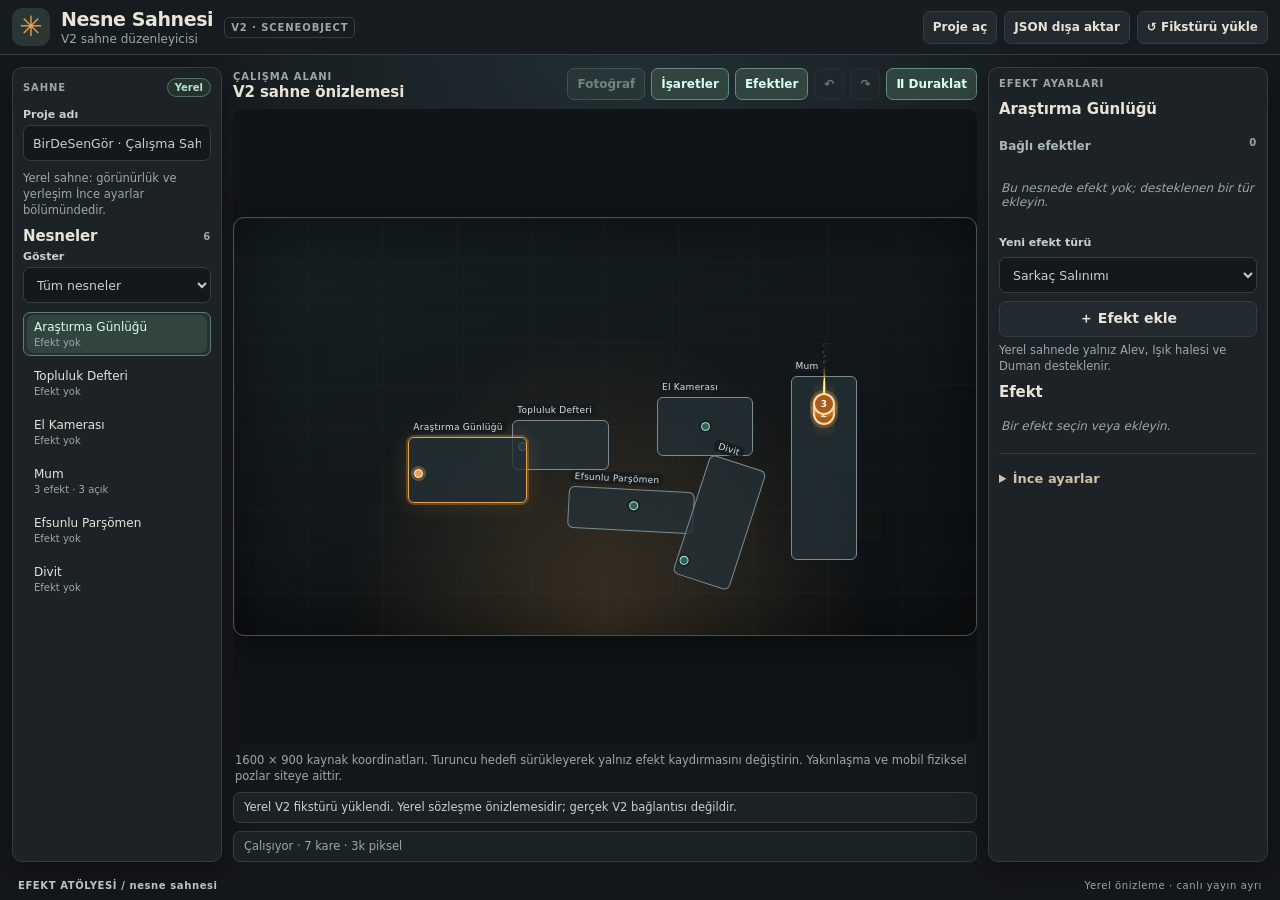
==== commit b43ca203: "feat(effects): add reusable finite pendulum motion layer" ====
--- a/scene.html
+++ b/scene.html
@@ -72,7 +72,7 @@
         <p class="scene-help">Yerel sahnede yalnız Alev, Işık halesi ve Duman desteklenir.</p>
       </div>
       <section id="effect-inspector"></section>
-      <p id="site-effects-note" class="scene-help" hidden>Site kaynağında yalnız mevcut bağlı efektler düzenlenir. Yeni tür, kopya ve bağlantı eklemek site motoru entegrasyonu gerektirir. Kılıç ve su efektleri henüz desteklenmiyor.</p>
+      <p id="site-effects-note" class="scene-help" hidden>Site kaynağında yalnız mevcut bağlı efektler düzenlenir. Yeni tür, kopya ve bağlantı eklemek site motoru entegrasyonu gerektirir.</p>
       <details id="advanced-settings" class="scene-advanced">
         <summary>İnce ayarlar</summary>
         <section id="effect-advanced"></section>
